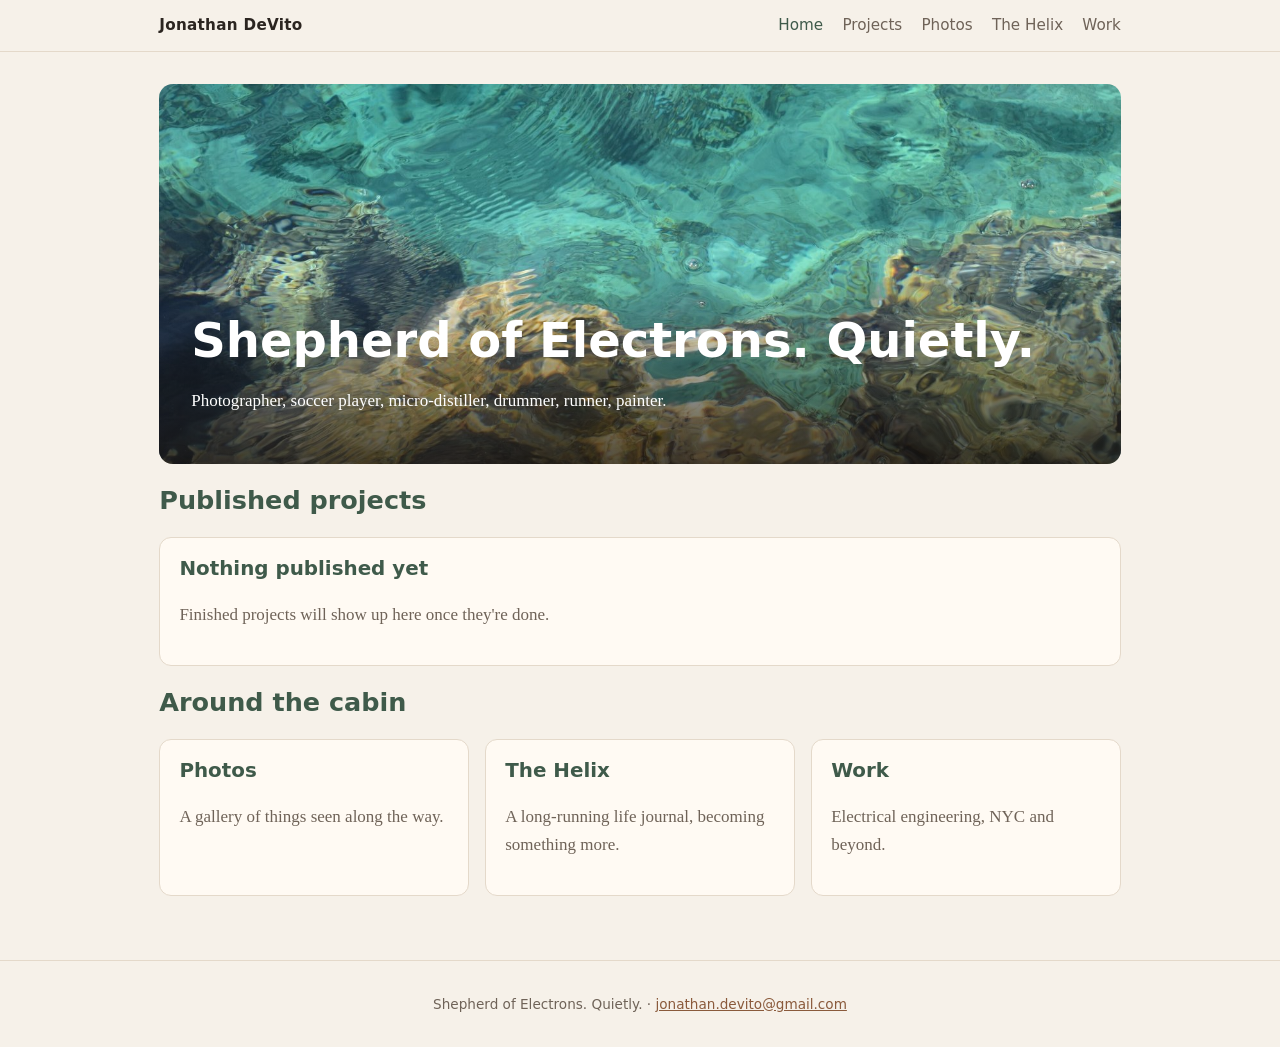
==== index.html @ 72f60724 "Initial personal site" ====
<!doctype html><html lang="en"><head><meta charset="utf-8"><meta name="viewport" content="width=device-width,initial-scale=1"><title>Home · Jonathan DeVito</title><link rel="stylesheet" href="style.css"></head><body><header><nav><a class="brand" href="index.html">Jonathan DeVito</a><a href="index.html" class="on">Home</a><a href="projects.html">Projects</a><a href="photos.html">Photos</a><a href="helix.html">The Helix</a><a href="work.html">Work</a></nav></header><main><section class="hero"><div><h1>Shepherd of Electrons. Quietly.</h1><p>Photographer, soccer player, micro-distiller, drummer, runner, painter.</p></div></section>
<h2>Published projects</h2><div class="card"><h3>Nothing published yet</h3><p class="muted">Finished projects will show up here once they're done.</p></div>
<h2>Around the cabin</h2><div class="grid"><a class="card" href="photos.html" style="text-decoration:none;color:inherit"><h3>Photos</h3><p class="muted">A gallery of things seen along the way.</p></a><a class="card" href="helix.html" style="text-decoration:none;color:inherit"><h3>The Helix</h3><p class="muted">A long-running life journal, becoming something more.</p></a><a class="card" href="work.html" style="text-decoration:none;color:inherit"><h3>Work</h3><p class="muted">Electrical engineering, NYC and beyond.</p></a></div></main><footer>Shepherd of Electrons. Quietly. · <a href="mailto:jonathan.devito@gmail.com">jonathan.devito@gmail.com</a></footer></body></html>
---- style.css ----
:root{--bg:#f6f1e9;--card:#fffaf3;--ink:#2b2520;--muted:#6f6358;--accent:#8a5a3b;--pine:#3f5a4a;--line:#e4d9ca}
*{box-sizing:border-box}body{margin:0;background:var(--bg);color:var(--ink);font:17px/1.65 Georgia,"Iowan Old Style",serif}
a{color:var(--accent)}header{position:sticky;top:0;background:rgba(246,241,233,.94);border-bottom:1px solid var(--line);backdrop-filter:blur(6px);z-index:5}
nav{max-width:1000px;margin:auto;display:flex;flex-wrap:wrap;gap:.3rem 1.2rem;align-items:center;padding:.8rem 1.2rem;font-family:system-ui,sans-serif;font-size:.95rem}
nav .brand{font-weight:700;margin-right:auto;color:var(--ink);text-decoration:none;letter-spacing:.02em}nav a{text-decoration:none;color:var(--muted)}nav a.on,nav a:hover{color:var(--pine)}
main{max-width:1000px;margin:auto;padding:2rem 1.2rem 4rem}h1,h2,h3{font-family:system-ui,sans-serif;line-height:1.2;color:var(--pine)}h1{font-size:clamp(2rem,5vw,3rem);margin:.2em 0}
.hero{position:relative;border-radius:14px;overflow:hidden;min-height:380px;display:flex;align-items:flex-end;background:#333 url(assets/hero.jpg) center/cover}
.hero div{padding:2rem;background:linear-gradient(transparent,rgba(20,15,10,.75));width:100%;color:#fff}.hero h1{color:#fff}
.grid{display:grid;grid-template-columns:repeat(auto-fill,minmax(240px,1fr));gap:1rem}.card{background:var(--card);border:1px solid var(--line);border-radius:12px;padding:1.2rem}
.card h3{margin-top:0}.muted{color:var(--muted)}.btn{display:inline-block;padding:.6rem 1.2rem;border-radius:999px;background:var(--pine);color:#fff;text-decoration:none;font-family:system-ui,sans-serif}
.btn.off{background:var(--line);color:var(--muted);cursor:default}.gallery{display:grid;grid-template-columns:repeat(auto-fill,minmax(220px,1fr));gap:.8rem}
.gallery img,.ph{width:100%;aspect-ratio:4/3;object-fit:cover;border-radius:10px;display:block}.ph{background:repeating-linear-gradient(45deg,#ece2d4,#ece2d4 10px,#f3ebe0 10px,#f3ebe0 20px);display:flex;align-items:center;justify-content:center;color:var(--muted);font-family:system-ui;font-size:.9rem}
footer{text-align:center;color:var(--muted);font-family:system-ui;font-size:.85rem;padding:2rem;border-top:1px solid var(--line)}code{background:#efe6d9;padding:.1em .35em;border-radius:4px}
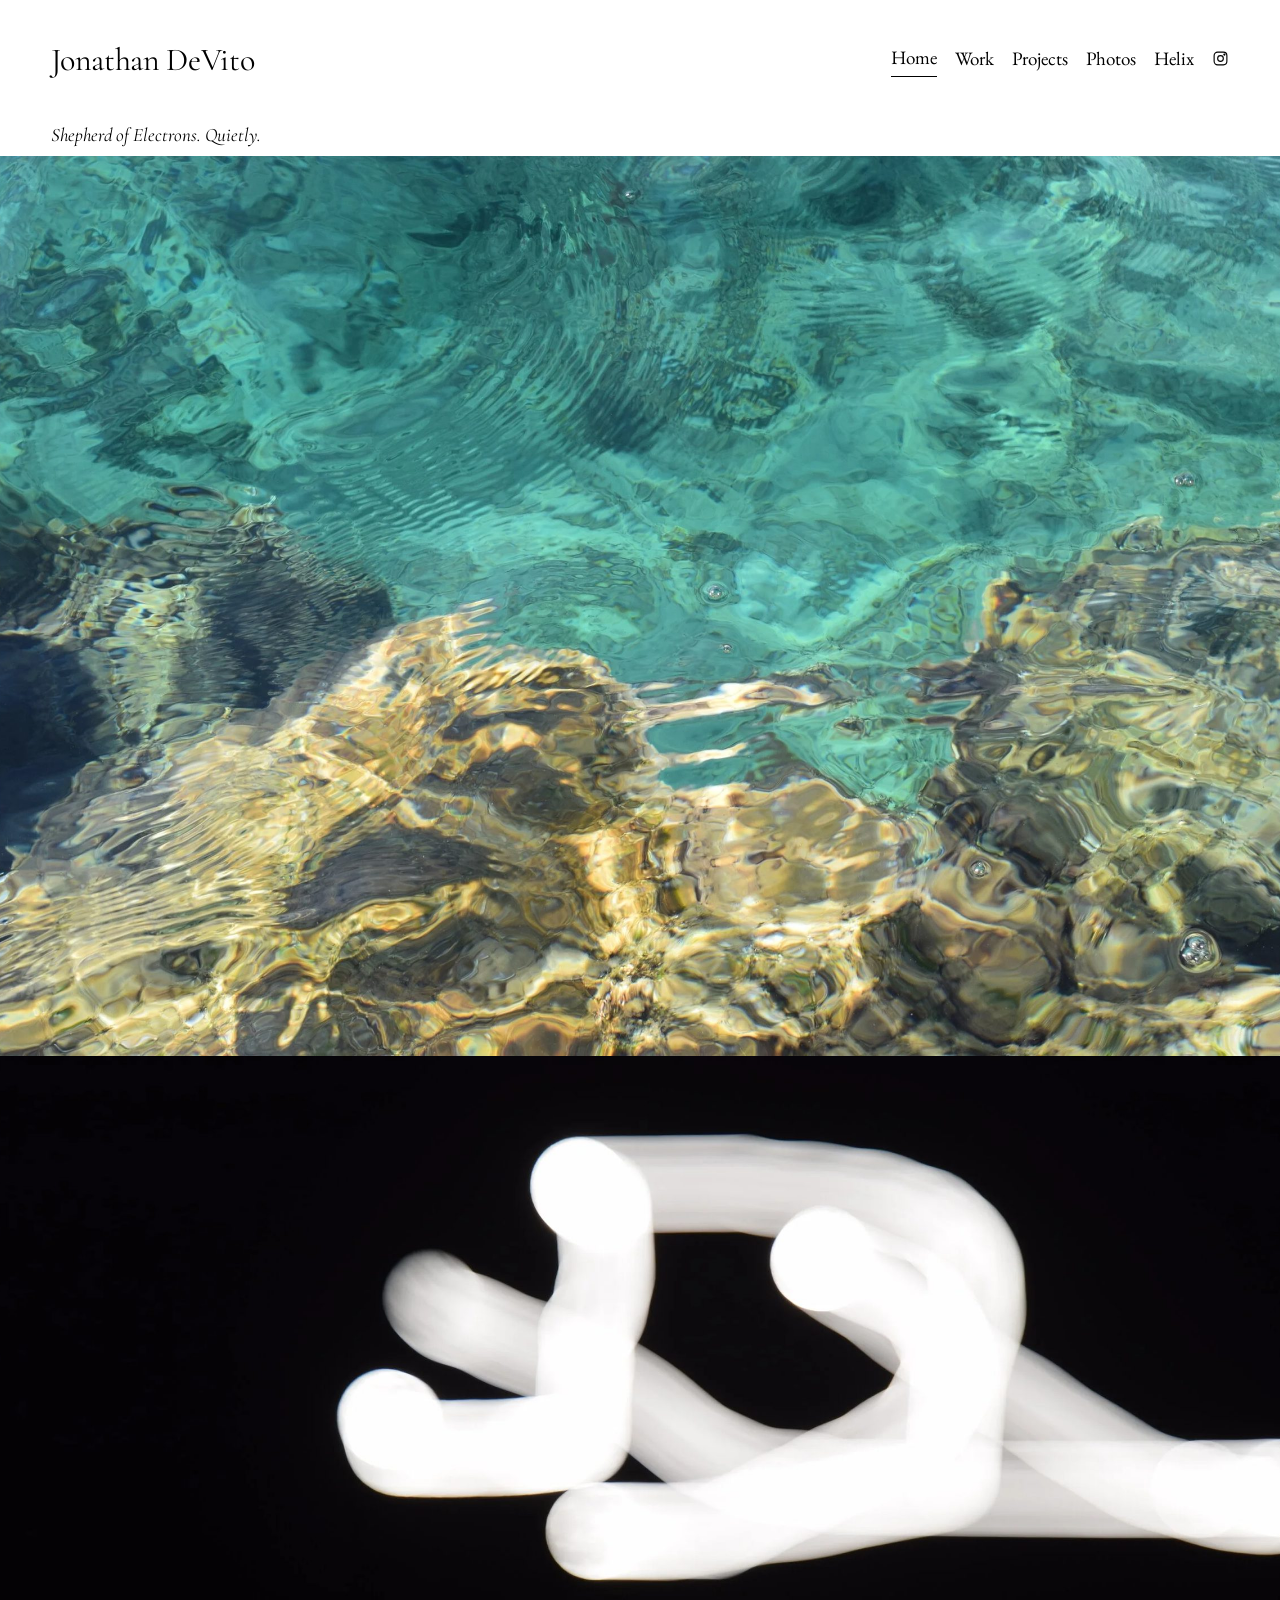
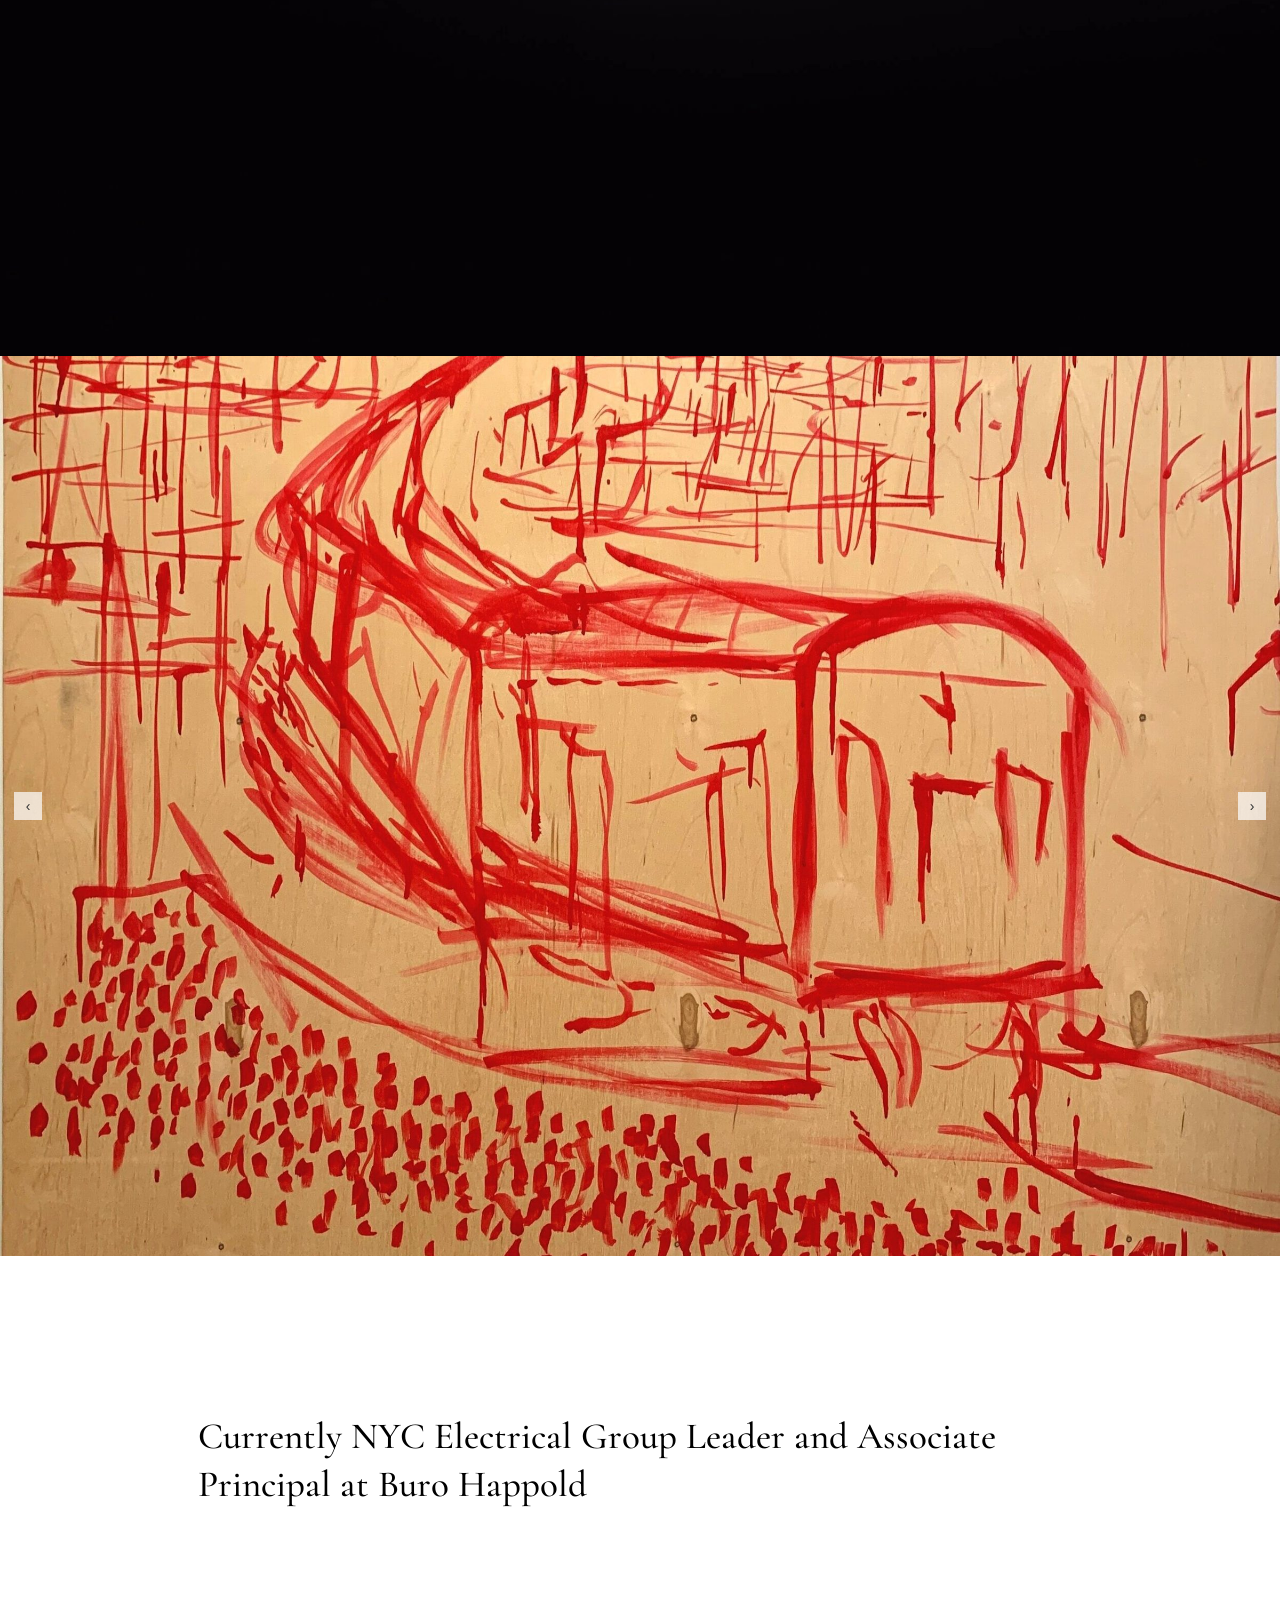
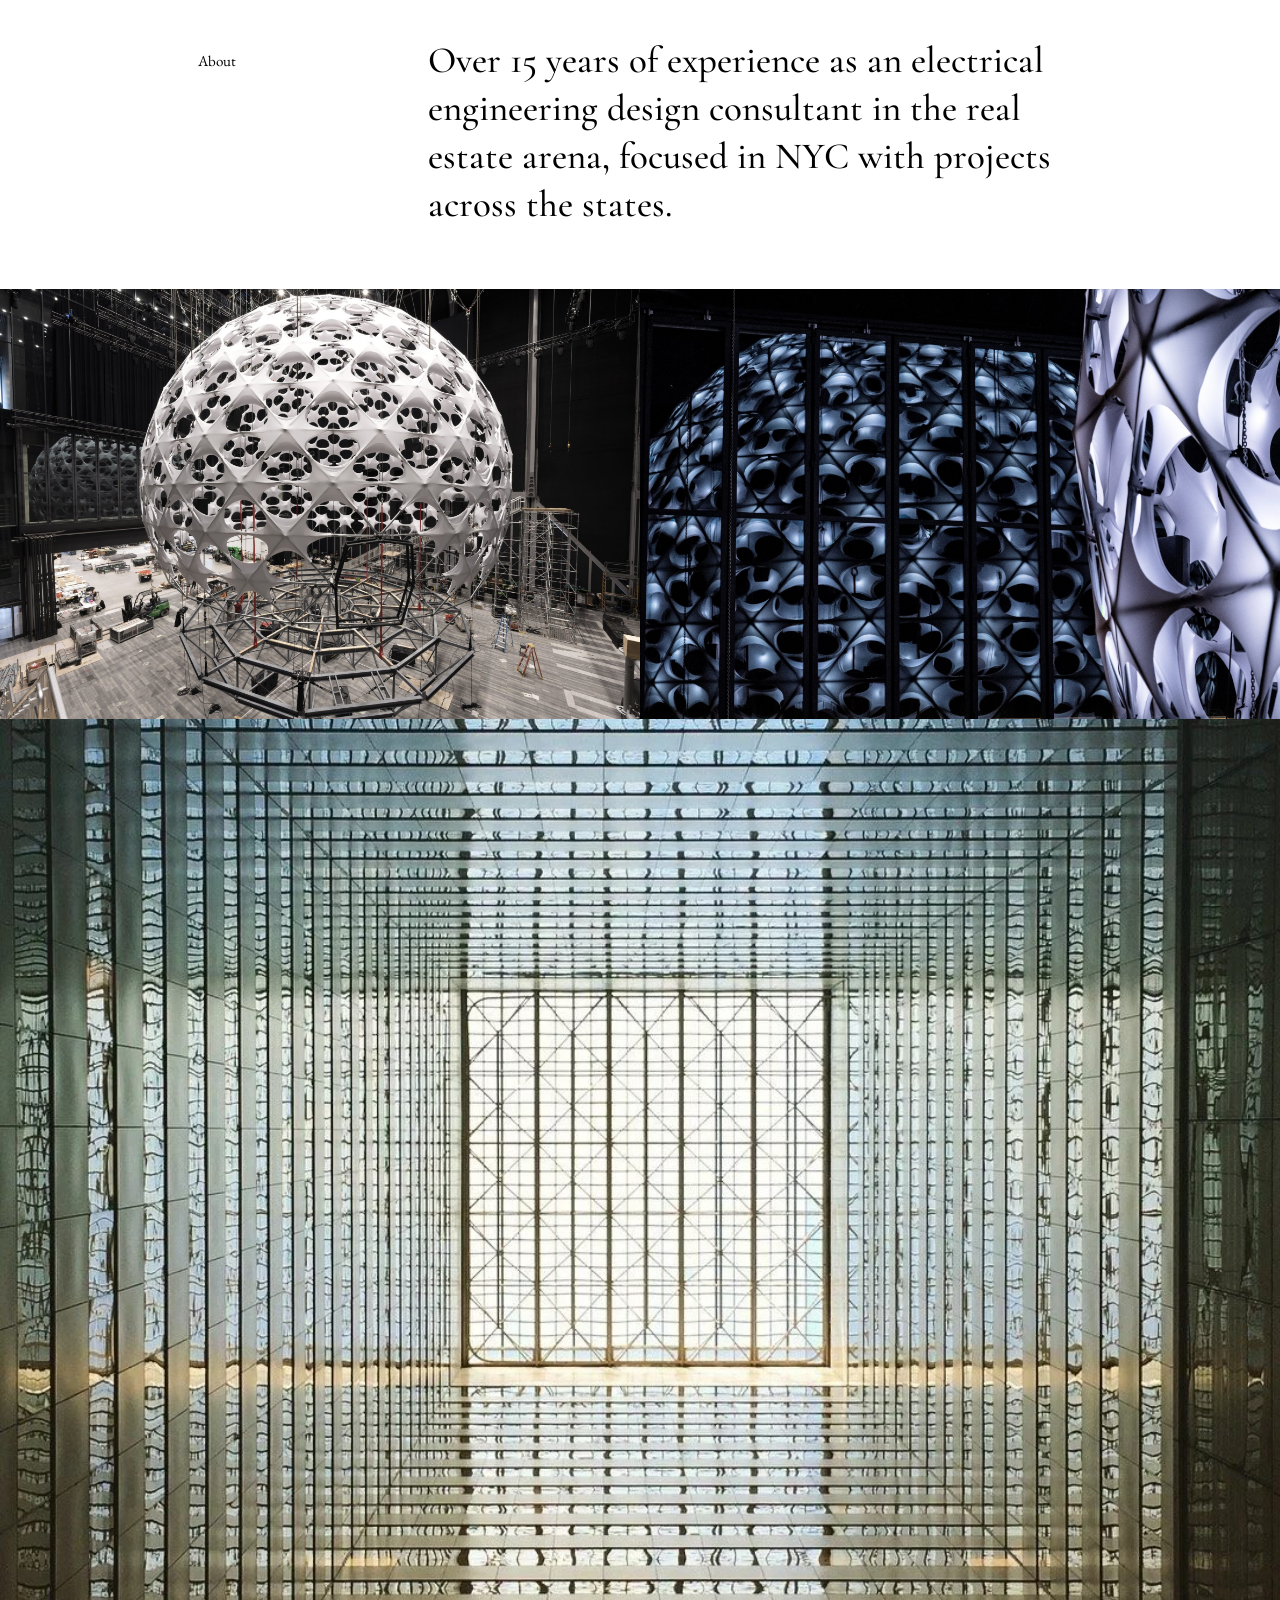
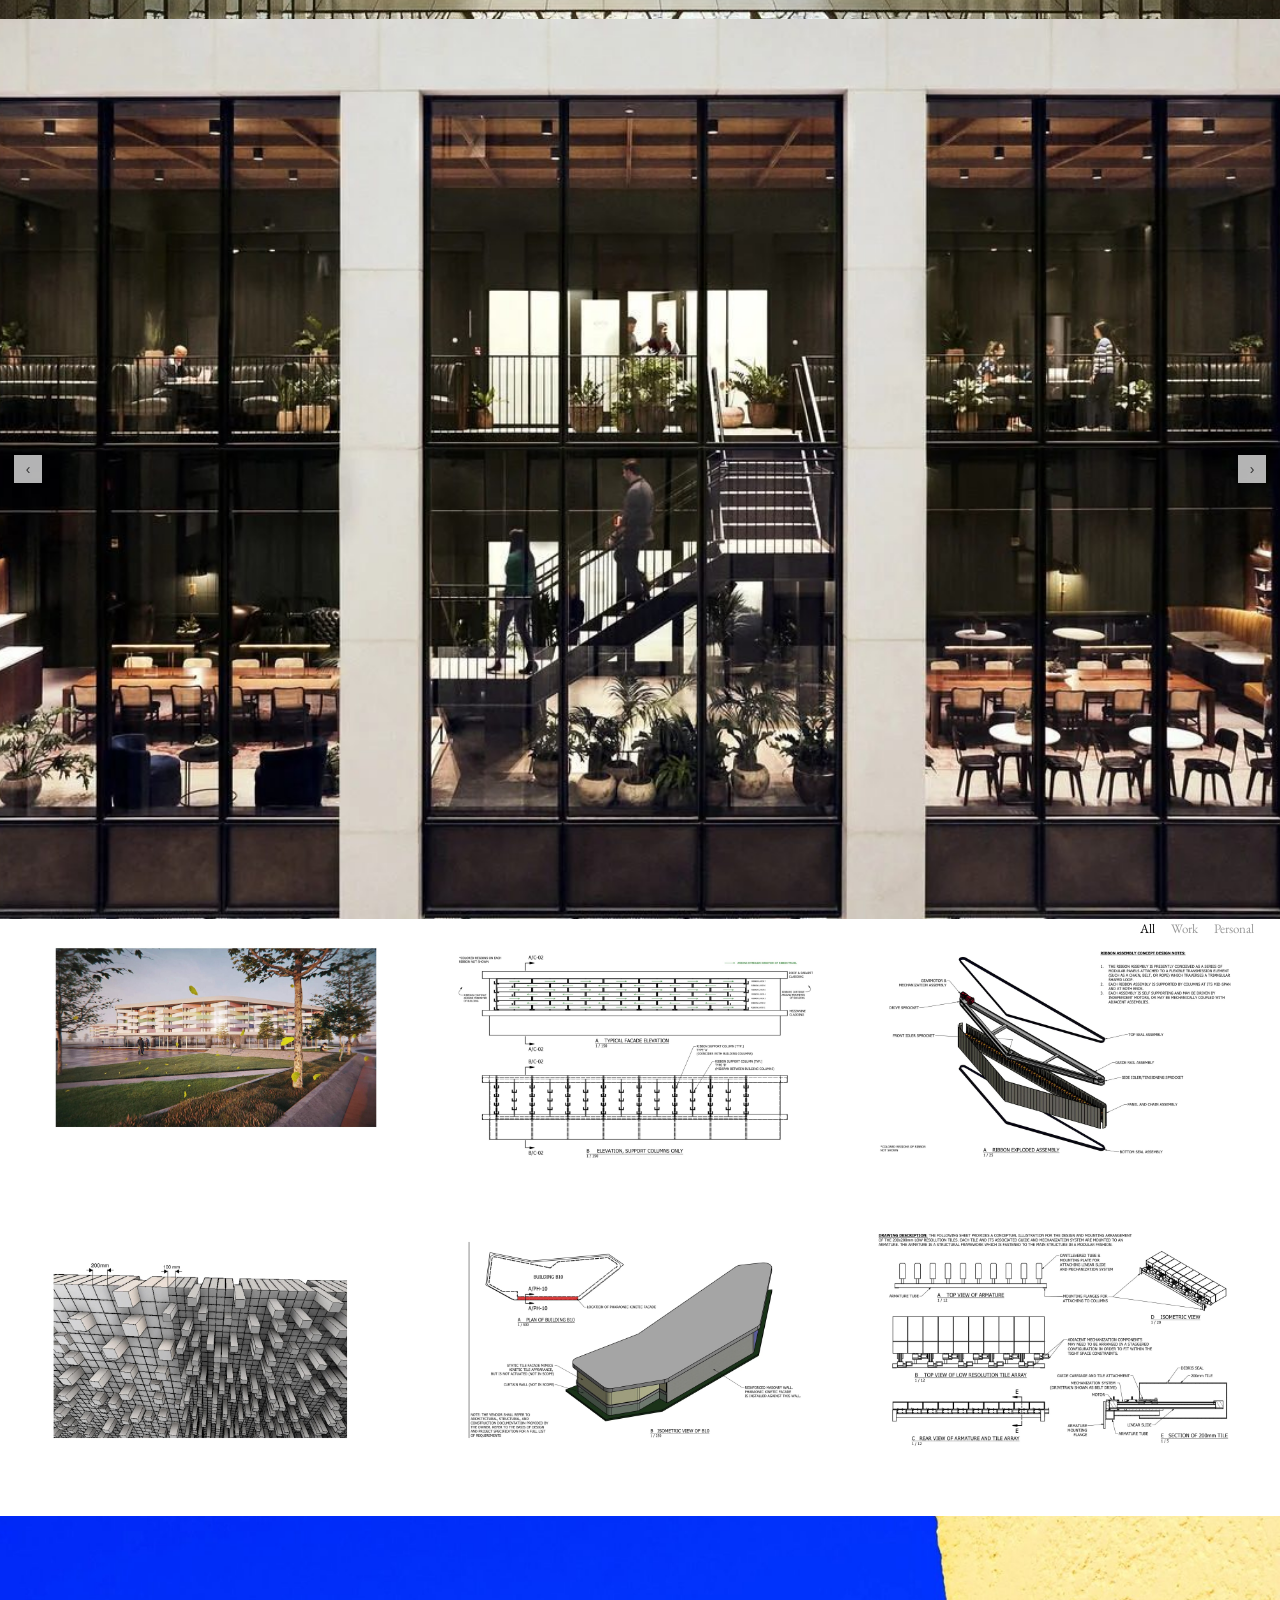
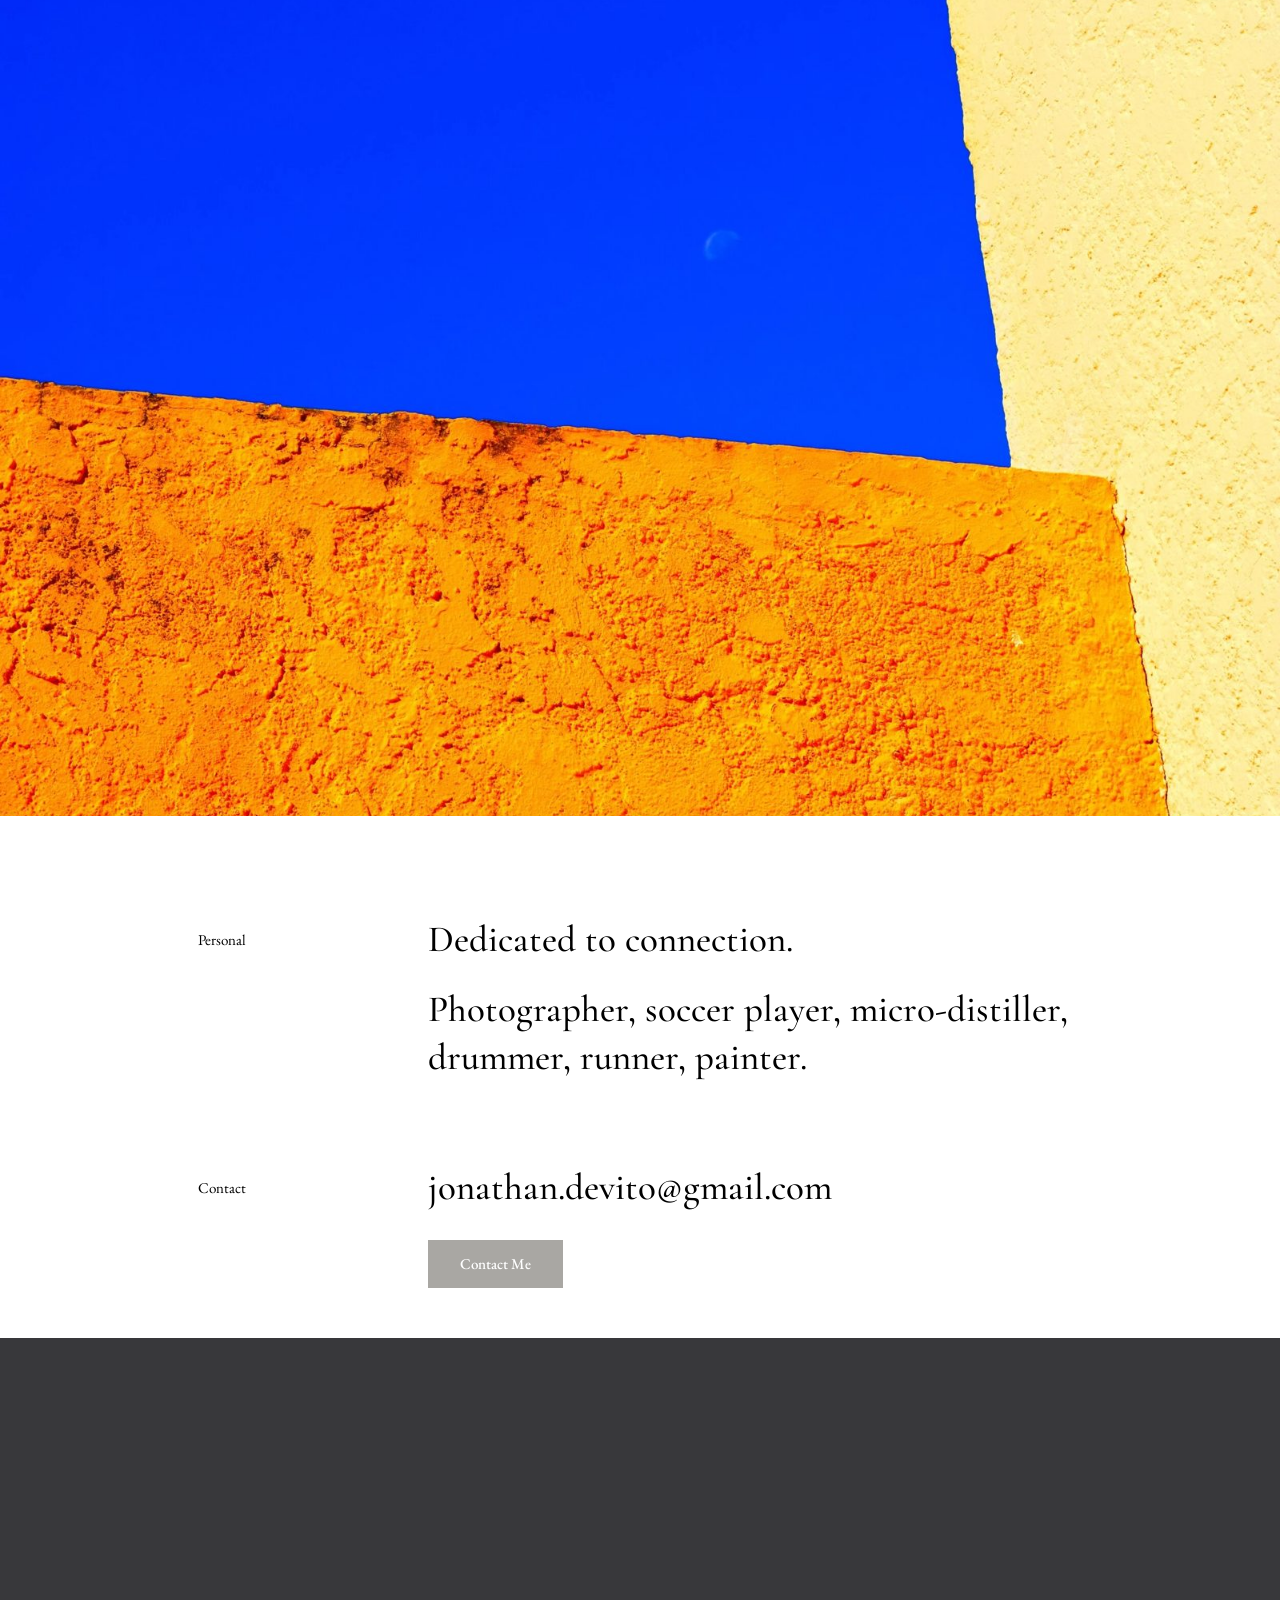
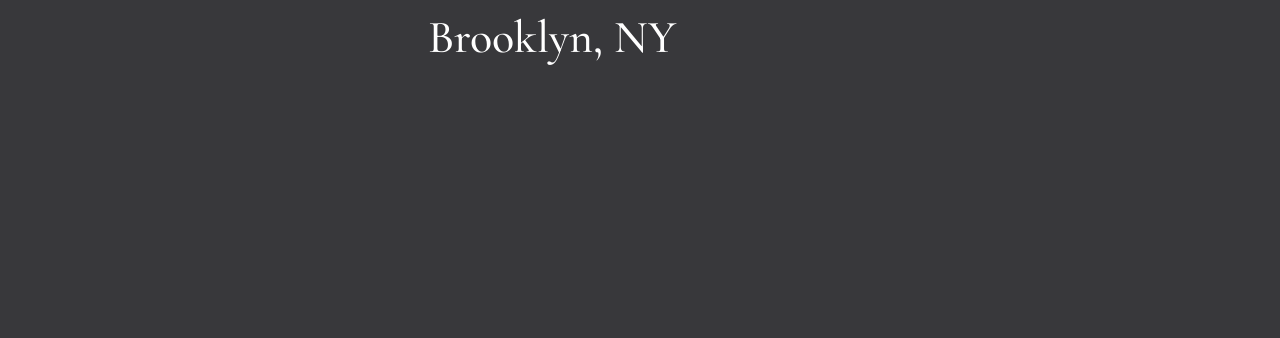
==== commit 02592135: "Restore original landing layout with shared work/personal showcase" ====
--- a/index.html
+++ b/index.html
@@ -1,3 +1,22 @@
-<!doctype html><html lang="en"><head><meta charset="utf-8"><meta name="viewport" content="width=device-width,initial-scale=1"><title>Home · Jonathan DeVito</title><link rel="stylesheet" href="style.css"></head><body><header><nav><a class="brand" href="index.html">Jonathan DeVito</a><a href="index.html" class="on">Home</a><a href="projects.html">Projects</a><a href="photos.html">Photos</a><a href="helix.html">The Helix</a><a href="work.html">Work</a></nav></header><main><section class="hero"><div><h1>Shepherd of Electrons. Quietly.</h1><p>Photographer, soccer player, micro-distiller, drummer, runner, painter.</p></div></section>
-<h2>Published projects</h2><div class="card"><h3>Nothing published yet</h3><p class="muted">Finished projects will show up here once they're done.</p></div>
-<h2>Around the cabin</h2><div class="grid"><a class="card" href="photos.html" style="text-decoration:none;color:inherit"><h3>Photos</h3><p class="muted">A gallery of things seen along the way.</p></a><a class="card" href="helix.html" style="text-decoration:none;color:inherit"><h3>The Helix</h3><p class="muted">A long-running life journal, becoming something more.</p></a><a class="card" href="work.html" style="text-decoration:none;color:inherit"><h3>Work</h3><p class="muted">Electrical engineering, NYC and beyond.</p></a></div></main><footer>Shepherd of Electrons. Quietly. · <a href="mailto:jonathan.devito@gmail.com">jonathan.devito@gmail.com</a></footer></body></html>+<!doctype html><html lang="en"><head><meta charset="utf-8"><meta name="viewport" content="width=device-width,initial-scale=1"><title>Jonathan DeVito</title><link rel="stylesheet" href="home.css"></head><body>
+<header class="top"><a class="t" href="index.html">Jonathan DeVito</a><nav><a href="index.html" class="on">Home</a><a href="work.html">Work</a><a href="projects.html">Projects</a><a href="photos.html">Photos</a><a href="helix.html">Helix</a><a class="ig" href="http://www.instagram.com/jonathanfelixdevito" aria-label="Instagram"><svg viewBox="0 0 24 24" fill="none" stroke="#000" stroke-width="1.6"><rect x="3" y="3" width="18" height="18" rx="5"/><circle cx="12" cy="12" r="4"/><circle cx="17.5" cy="6.5" r=".8" fill="#000"/></svg></a></nav><button class="burger" aria-label="Open Menu"></button></header>
+<div class="mnu"><button class="x" aria-label="Close Menu">&times;</button><a href="index.html" class="on">Home</a><a href="work.html">Work</a><a href="projects.html">Projects</a><a href="photos.html">Photos</a><a href="helix.html">Helix</a><a class="ig" href="http://www.instagram.com/jonathanfelixdevito" aria-label="Instagram"><svg viewBox="0 0 24 24" fill="none" stroke="#000" stroke-width="1.6"><rect x="3" y="3" width="18" height="18" rx="5"/><circle cx="12" cy="12" r="4"/><circle cx="17.5" cy="6.5" r=".8" fill="#000"/></svg></a></div>
+<h4 class="tag">Shepherd of Electrons. Quietly.</h4>
+<img class="bleed" src="assets/old/dsc_0799.jpg" alt="">
+<img class="bleed" src="assets/old/dsc_0243.jpg" alt="" loading="lazy">
+<div class="slides"><img src="assets/old/img_6873.jpg" alt="" class="on"><img src="assets/old/img_6871.jpg" alt="" loading="lazy"><img src="assets/old/img_6872.jpg" alt="" loading="lazy"><img src="assets/old/img_6874.jpg" alt="" loading="lazy"><button class="p" aria-label="Previous">&#8249;</button><button class="n" aria-label="Next">&#8250;</button></div>
+<section class="wrap"><h3 class="h lead">Currently NYC Electrical Group Leader and Associate Principal at Buro Happold</h3>
+<div class="row"><div class="l">About</div><h3 class="h r" style="margin:0">Over 15 years of experience as an electrical engineering design consultant in the real estate arena, focused in NYC with projects across the states.</h3></div></section>
+<div class="strip"><a href="https://www.theshed.org/program/304-sonic-sphere"><img loading="lazy" src="assets/old/sonicsphere-1200.jpg" alt="Sonic Sphere"></a><a href="https://www.theshed.org/program/304-sonic-sphere"><img loading="lazy" src="assets/old/sonicsphere-0188redux.jpg" alt="Sonic Sphere"></a></div>
+<img class="bleed" src="assets/old/img_3829.jpg" alt="" loading="lazy">
+<div class="slides"><img src="assets/old/335d.jpg" alt="" class="on"><img src="assets/old/335b.jpg" alt="" loading="lazy"><img src="assets/old/335c.jpg" alt="" loading="lazy"><img src="assets/old/335a.jpg" alt="" loading="lazy"><button class="p" aria-label="Previous">&#8249;</button><button class="n" aria-label="Next">&#8250;</button></div>
+<section class="show" id="projects"><div class="filt"><button class="on" data-f="all">All</button><button data-f="work">Work</button><button data-f="personal">Personal</button></div><div class="grid"><figure data-type="work"><a href="assets/old/visual-highlights-jpeg-page-005.jpg"><img loading="lazy" src="assets/old/visual-highlights-jpeg-page-005.jpg" alt=""></a><figcaption>Work</figcaption></figure><figure data-type="work"><a href="assets/old/visual-highlights-jpeg-page-006.jpg"><img loading="lazy" src="assets/old/visual-highlights-jpeg-page-006.jpg" alt=""></a><figcaption>Work</figcaption></figure><figure data-type="work"><a href="assets/old/visual-highlights-jpeg-page-008.jpg"><img loading="lazy" src="assets/old/visual-highlights-jpeg-page-008.jpg" alt=""></a><figcaption>Work</figcaption></figure><figure data-type="work"><a href="assets/old/visual-highlights-jpeg-page-001.jpg"><img loading="lazy" src="assets/old/visual-highlights-jpeg-page-001.jpg" alt=""></a><figcaption>Work</figcaption></figure><figure data-type="work"><a href="assets/old/visual-highlights-jpeg-page-002.jpg"><img loading="lazy" src="assets/old/visual-highlights-jpeg-page-002.jpg" alt=""></a><figcaption>Work</figcaption></figure><figure data-type="work"><a href="assets/old/visual-highlights-jpeg-page-004.jpg"><img loading="lazy" src="assets/old/visual-highlights-jpeg-page-004.jpg" alt=""></a><figcaption>Work</figcaption></figure></div></section>
+<img class="bleed" src="assets/old/dsc_0822.jpg" alt="" loading="lazy">
+<section class="wrap" style="padding-top:100px"><div class="row"><div class="l">Personal</div><div class="r h"><p>Dedicated to connection.</p><p>Photographer, soccer player, micro-distiller, drummer, runner, painter.</p></div></div>
+<div class="row" style="padding-bottom:50px"><div class="l">Contact</div><div class="r h"><p>jonathan.devito@gmail.com</p><a class="btn" href="mailto:jonathan.devito@gmail.com" style="font-family:'EB Garamond',serif">Contact Me</a></div></div></section>
+<footer class="foot"><div class="wrap"><h2 class="h">Brooklyn, NY</h2></div></footer>
+<script>
+document.querySelectorAll('.slides').forEach(s=>{const im=[...s.querySelectorAll('img')];let i=0;const go=d=>{im[i].classList.remove('on');i=(i+d+im.length)%im.length;im[i].classList.add('on')};s.querySelector('.p')?.addEventListener('click',()=>go(-1));s.querySelector('.n')?.addEventListener('click',()=>go(1))});
+document.querySelectorAll('.filt button').forEach(b=>b.onclick=()=>{document.querySelectorAll('.filt button').forEach(x=>x.classList.toggle('on',x==b));document.querySelectorAll('.grid figure').forEach(f=>f.classList.toggle('hide',b.dataset.f!='all'&&f.dataset.type!=b.dataset.f))});
+const m=document.querySelector('.mnu');document.querySelector('.burger').onclick=()=>m.classList.add('open');m.querySelector('.x').onclick=()=>m.classList.remove('open');
+</script></body></html>
--- a/home.css
+++ b/home.css
@@ -0,0 +1,45 @@
+@import url('https://fonts.googleapis.com/css2?family=Cormorant+Garamond:ital,wght@0,400;0,500;1,400&family=EB+Garamond:ital,wght@0,400;1,400&display=swap');
+*{box-sizing:border-box}html,body{margin:0;background:#fff;color:#000}
+body{font:19px/1.6 "EB Garamond",Garamond,serif}
+.h{font-family:"Cormorant Garamond",serif;font-weight:400}
+a{color:inherit}
+.top{display:flex;align-items:center;justify-content:space-between;height:120px;padding:0 4vw}
+.top .t{font-family:"Cormorant Garamond",serif;font-size:32px;text-decoration:none;letter-spacing:-.01em}
+.top nav{display:flex;gap:18px;align-items:center;font-size:19px}
+.top nav a{text-decoration:none;padding-bottom:2px}.top nav a.on{border-bottom:1px solid #000}
+.top nav .ig svg{width:17px;height:17px;vertical-align:-2px}
+.burger{display:none;background:none;border:0;width:28px;height:18px;position:relative;cursor:pointer}
+.burger:before,.burger:after{content:"";position:absolute;left:0;right:0;height:1px;background:#000}.burger:before{top:4px}.burger:after{bottom:4px}
+.tag{padding:0 4vw 6px;margin:0;font-family:"Cormorant Garamond",serif;font-style:italic;font-size:19px;font-weight:400}
+.bleed{display:block;width:100%;height:100vh;object-fit:cover}
+.slides{position:relative;height:100vh;overflow:hidden}.slides img{position:absolute;inset:0;width:100%;height:100%;object-fit:cover;opacity:0;transition:opacity .6s}.slides img.on{opacity:1}
+.slides button{position:absolute;top:50%;transform:translateY(-50%);width:28px;height:28px;border:0;background:rgba(255,255,255,.7);cursor:pointer;font-size:14px;color:#333}.slides .p{left:14px}.slides .n{right:14px}
+.wrap{max-width:884px;margin:0 auto}
+.lead{padding:120px 0 90px;font-size:37px;line-height:1.3;font-weight:500}
+.row{display:grid;grid-template-columns:230px 1fr;padding:0 0 60px}.row .l{font-size:15px;padding-top:12px}.row .r{font-size:37px;line-height:1.3;font-weight:500}
+.row .r p{margin:0 0 .6em}
+.strip{display:flex;height:430px;overflow:hidden}.strip a{flex:1 1 auto;display:block}.strip img{height:100%;width:100%;object-fit:cover;display:block}
+.show{position:relative;padding:22px 2vw 30px}
+.filt{position:absolute;right:2vw;top:0;display:flex;gap:16px;font-size:13px;letter-spacing:.04em;color:#999}
+.filt button{background:none;border:0;font:inherit;color:inherit;cursor:pointer;padding:0 0 2px}.filt button.on{color:#000;border-bottom:1px solid #000}
+.grid{display:grid;grid-template-columns:repeat(3,1fr);gap:34px 40px}
+.grid figure{margin:0;position:relative}.grid img{width:100%;aspect-ratio:3/2;object-fit:contain;object-position:left top;display:block}
+.grid figcaption{position:absolute;left:0;bottom:0;background:rgba(255,255,255,.88);font-size:12px;letter-spacing:.08em;text-transform:uppercase;padding:3px 8px;opacity:0;transition:opacity .25s}
+.grid figure:hover figcaption{opacity:1}.grid figure.hide{display:none}
+.grid .ttl{position:static;opacity:1;background:none;padding:6px 0 0;text-transform:none;letter-spacing:0;font-size:15px}
+.btn{display:inline-block;background:#a9a7a3;color:#fff;text-decoration:none;font-size:15px;padding:14px 32px;margin-top:6px}
+.foot{background:#38383b;color:#fff;height:600px;display:flex;align-items:center}.foot .wrap{width:100%}
+.foot .h{font-size:46px;font-weight:500;margin-left:230px}
+.mnu{display:none}
+@media(max-width:767px){
+ .top{height:110px;padding:0 6vw}.top .t{font-size:22px}.top nav{display:none}.burger{display:block}
+ .mnu.open{display:flex;flex-direction:column;position:fixed;inset:0;background:#fff;z-index:9;align-items:center;justify-content:center;gap:22px;font-family:"Cormorant Garamond",serif;font-size:30px}.mnu a{text-decoration:none}
+ .mnu .x{position:absolute;top:40px;right:6vw;background:none;border:0;font-size:30px}
+ .tag{padding:0 6vw 16px;font-size:15px}
+ .bleed,.slides{height:560px}
+ .wrap{padding:0 6vw}.lead{padding:60px 6vw 50px;font-size:22px}
+ .row{grid-template-columns:1fr}.row .l{padding:0 0 10px;font-size:13px}.row .r{font-size:22px}
+ .strip{flex-direction:column;height:auto}.strip img{height:auto}
+ .grid{grid-template-columns:1fr;gap:26px}.show{padding:28px 6vw}
+ .foot{height:370px}.foot .h{margin:0;font-size:26px}
+}
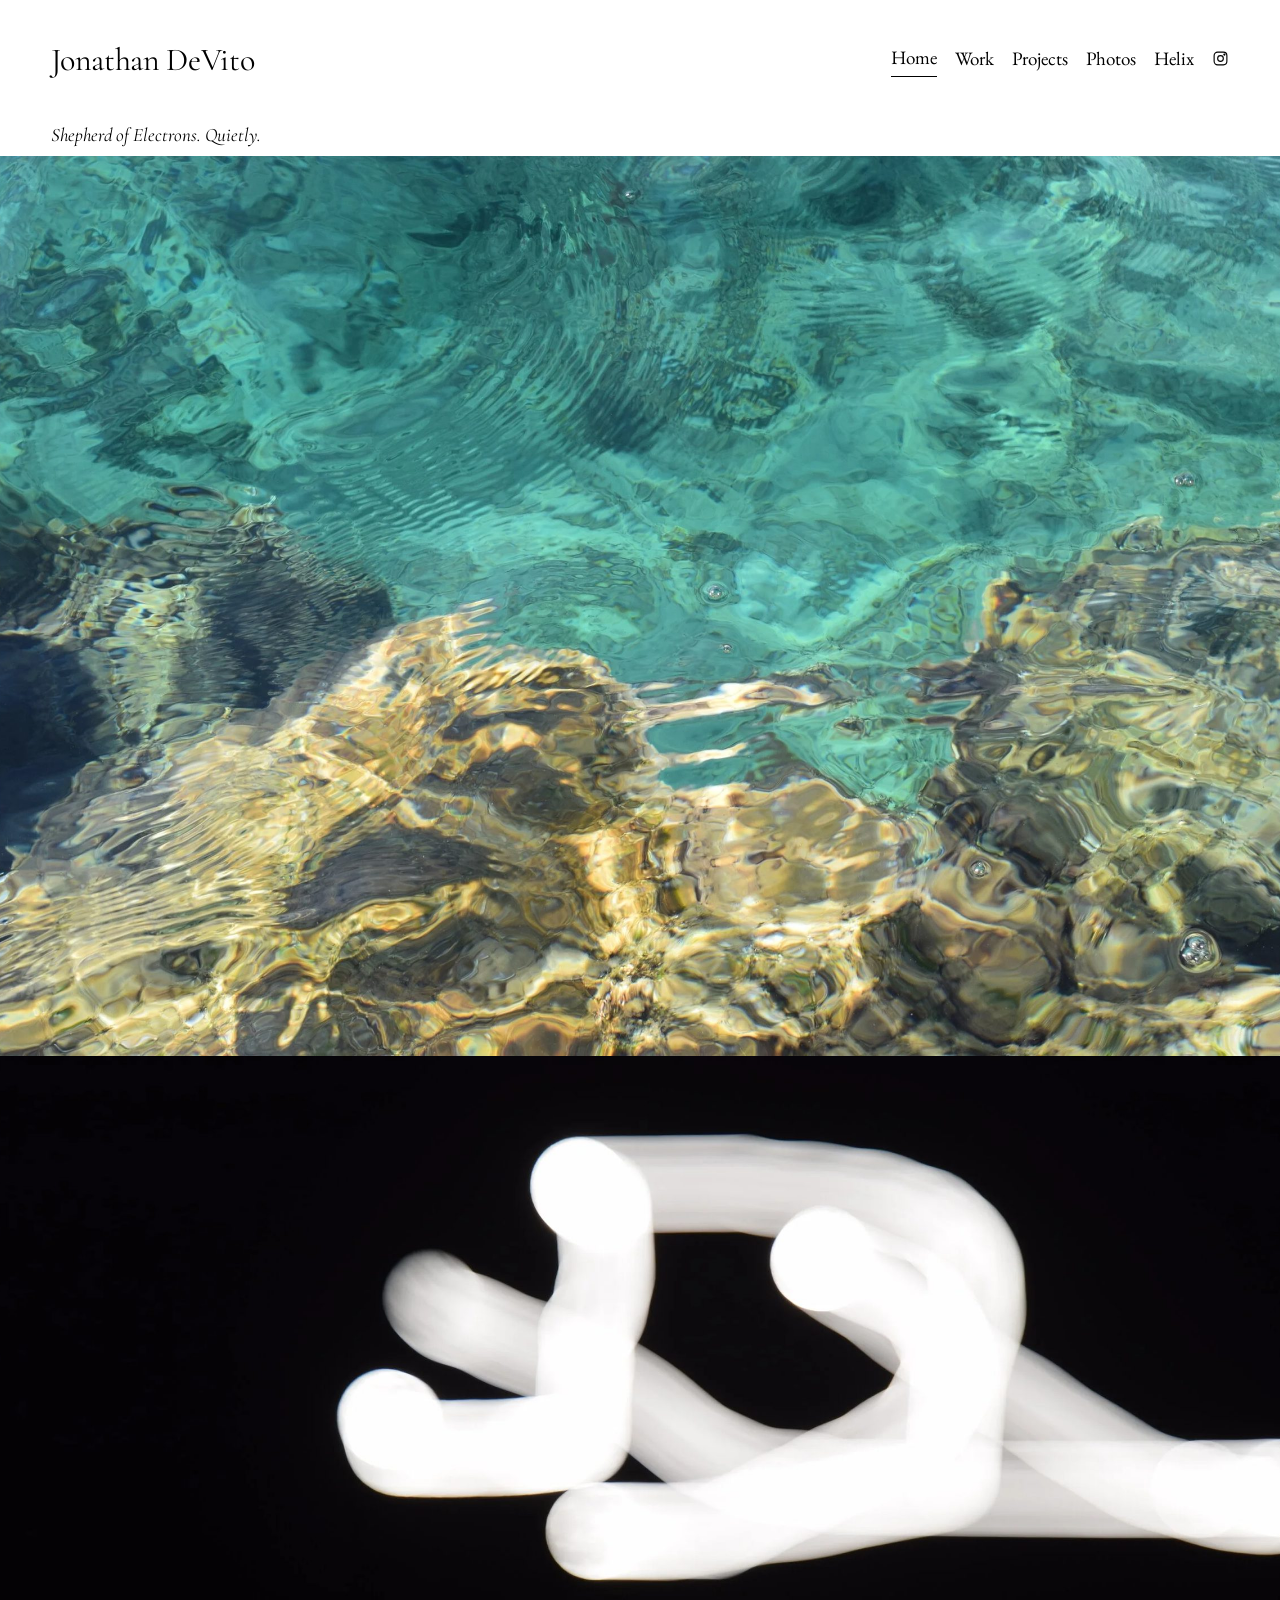
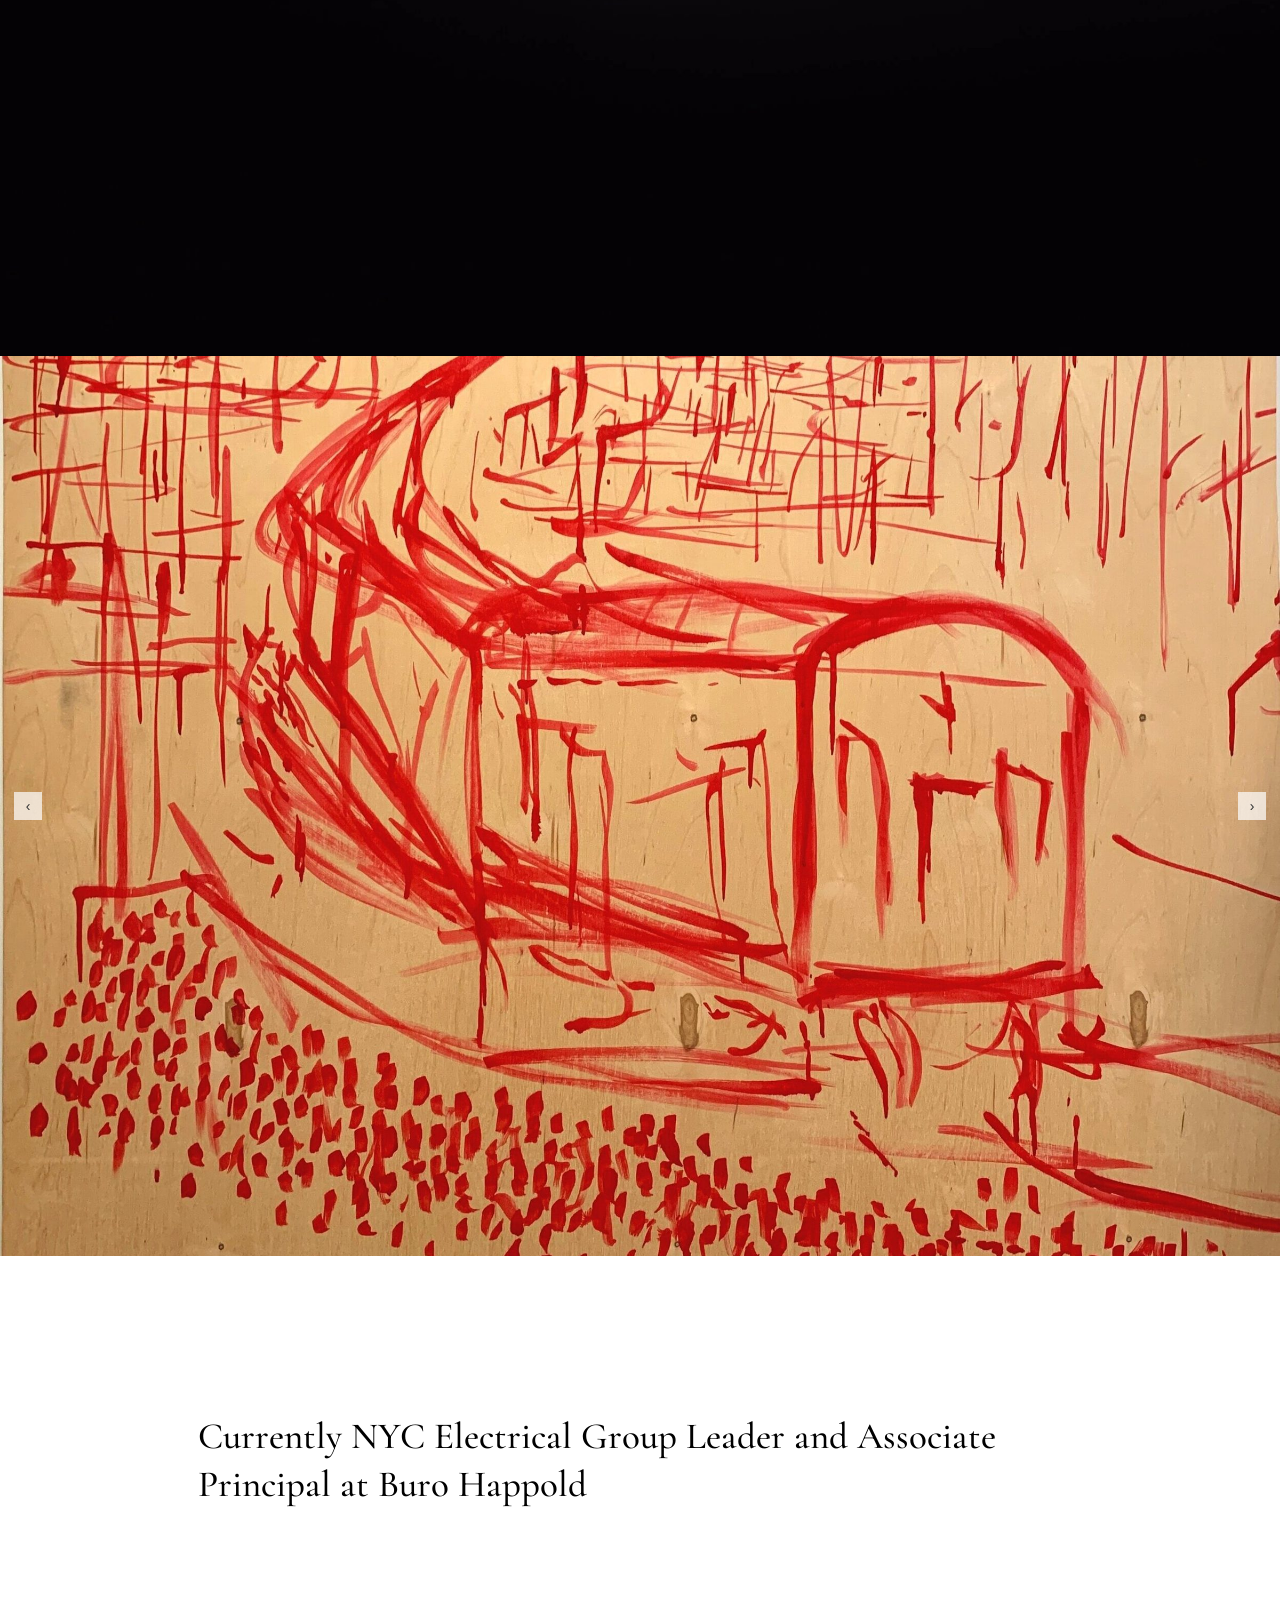
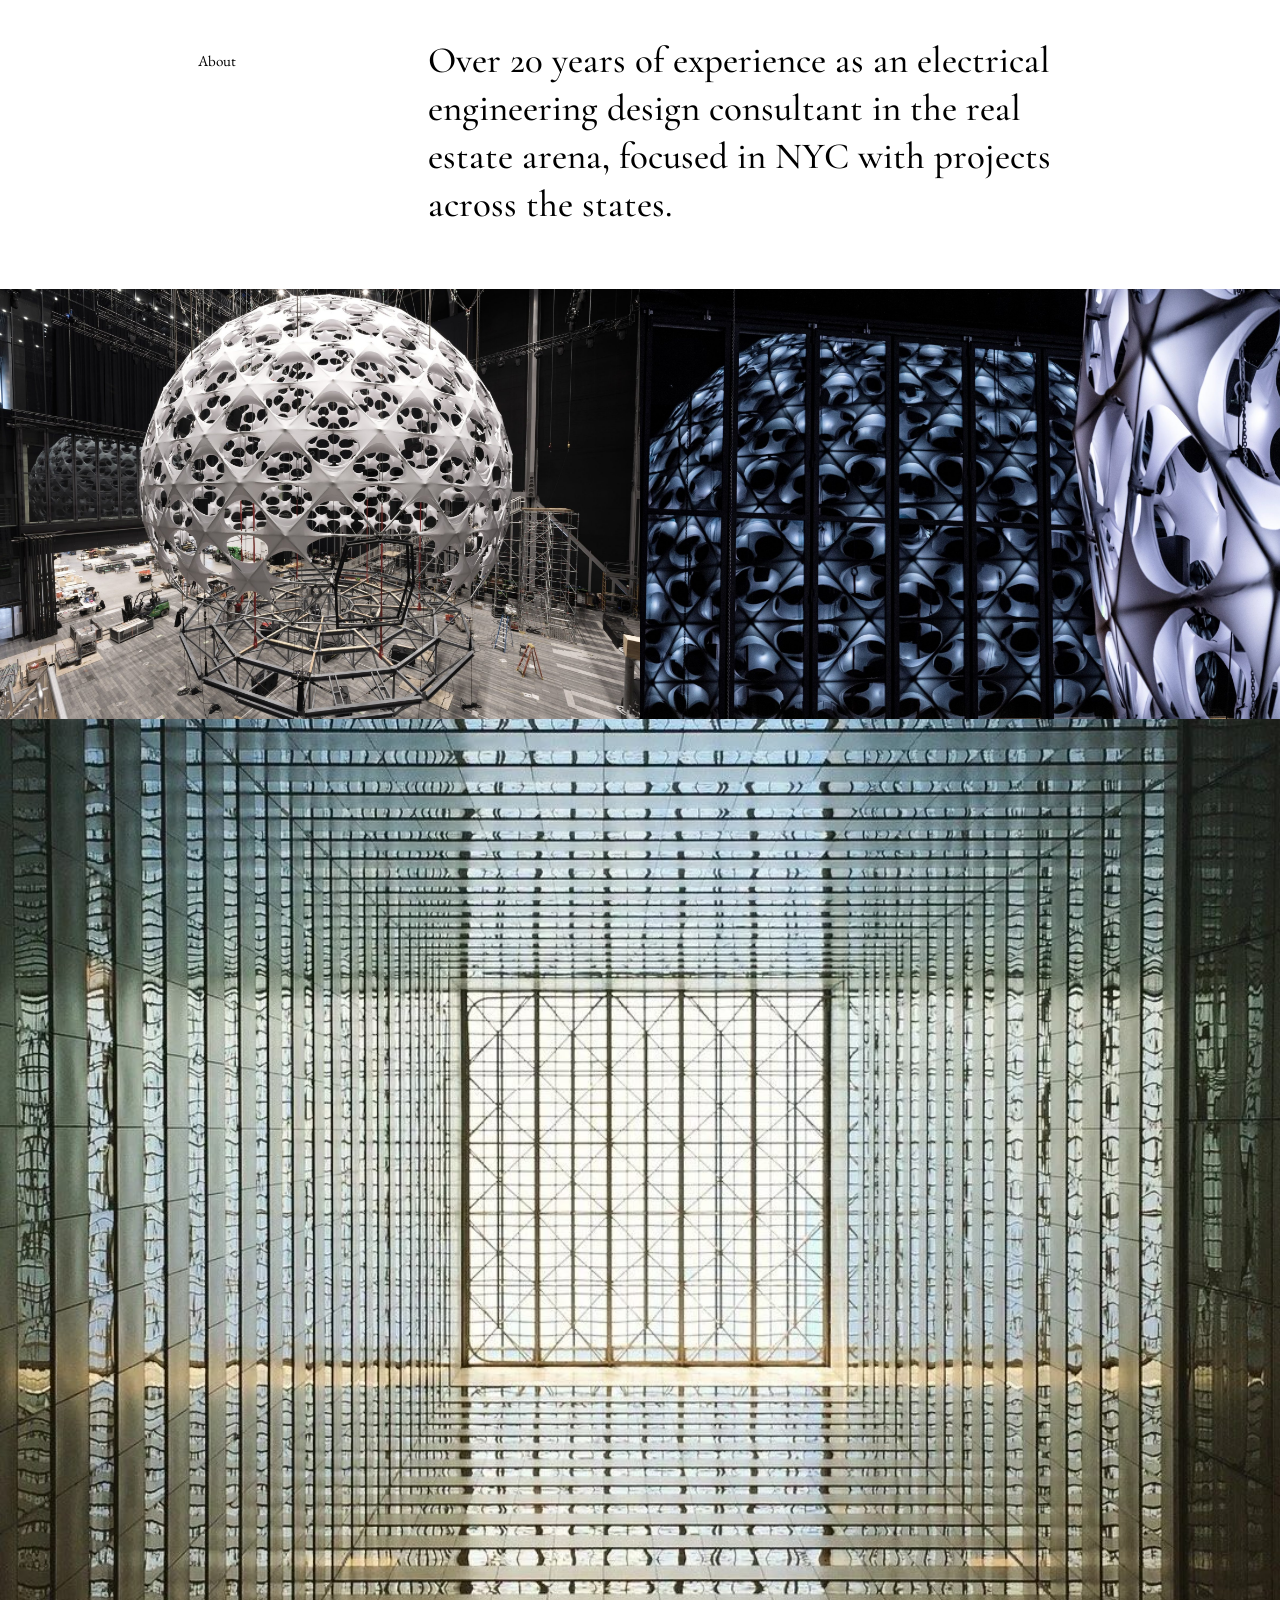
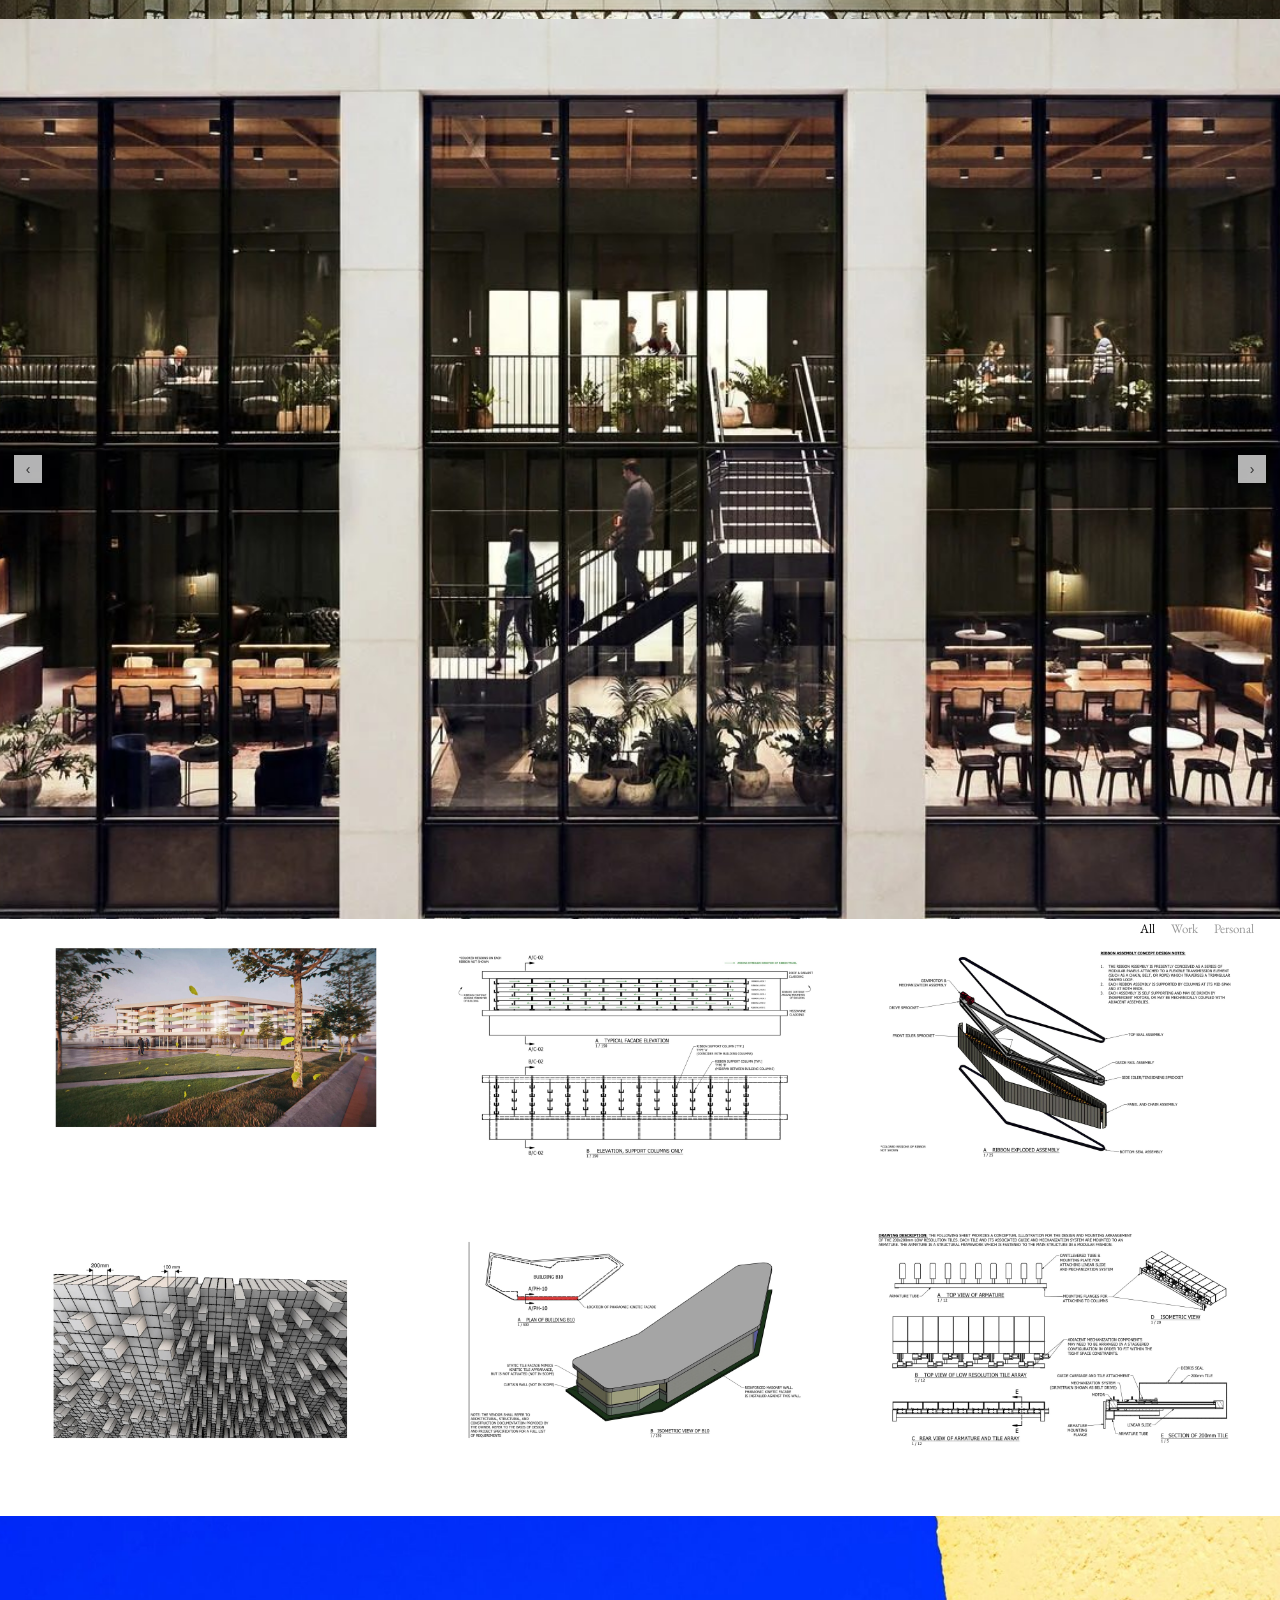
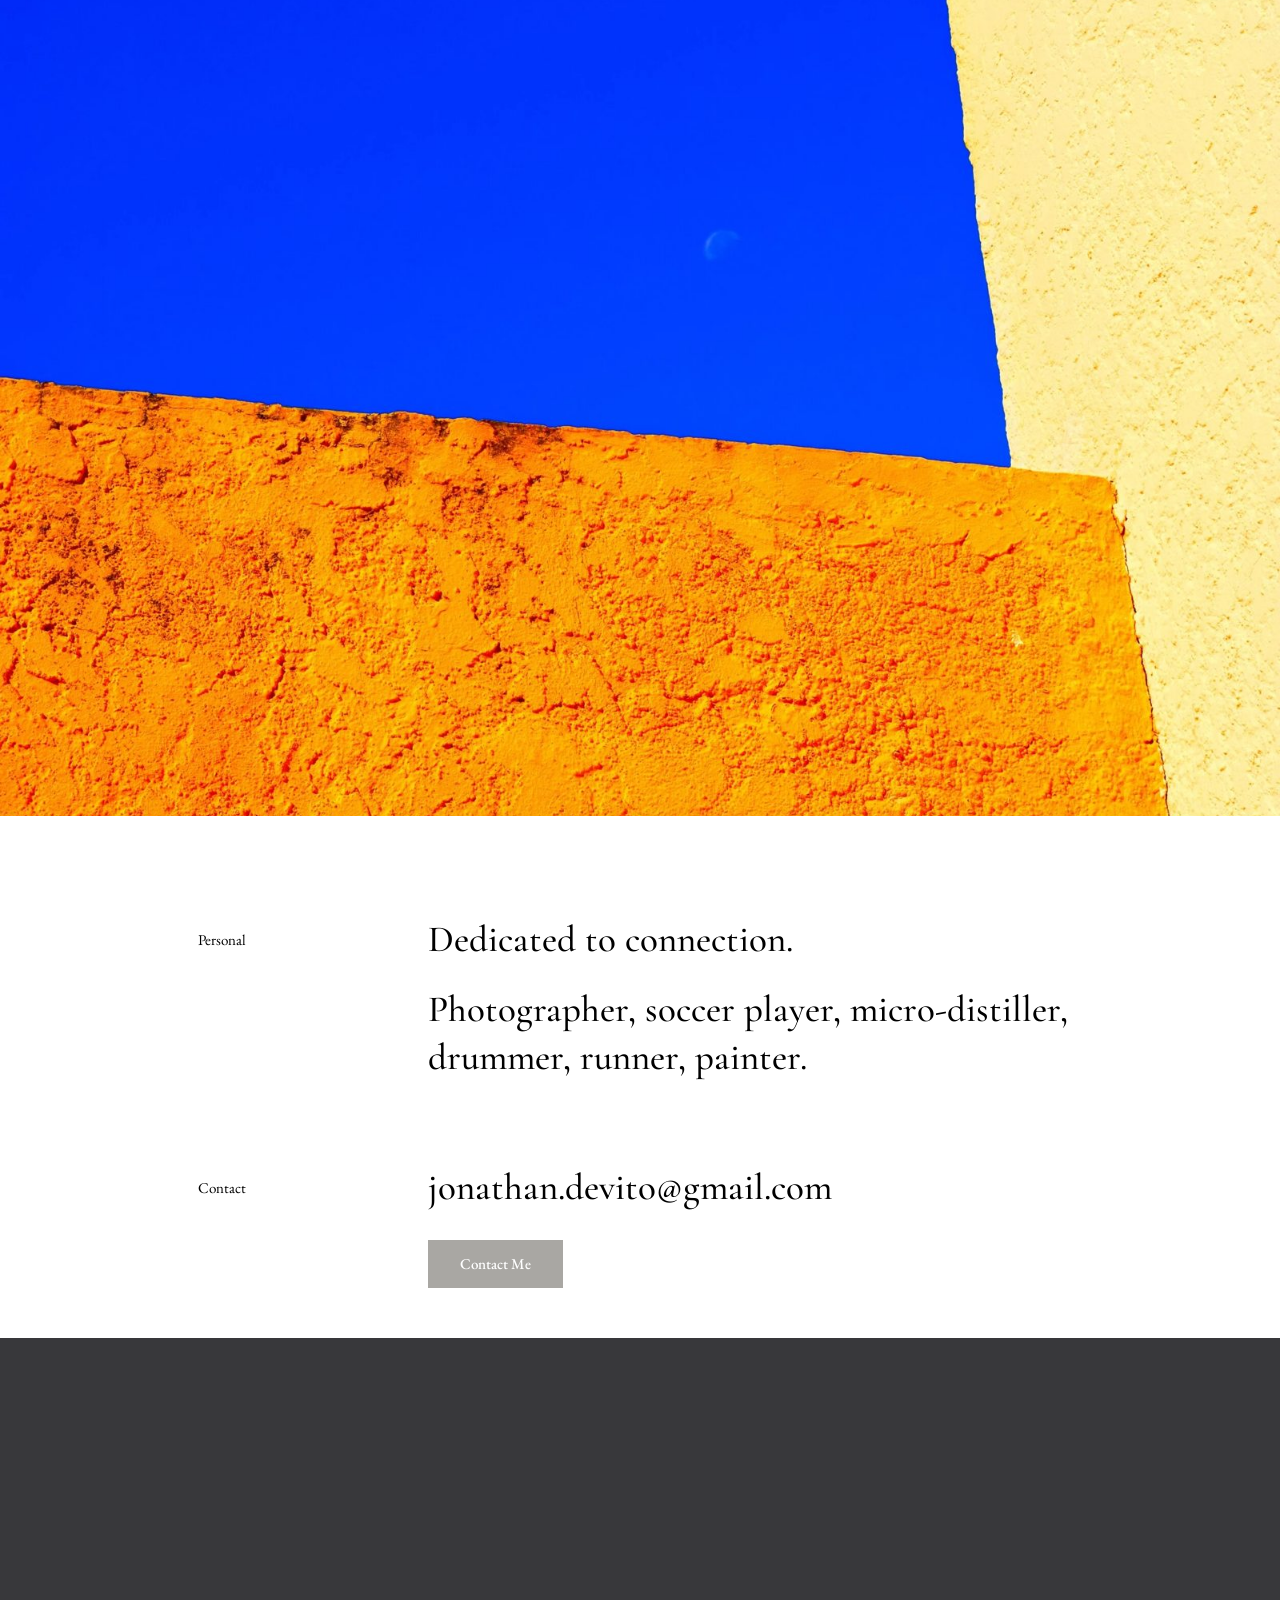
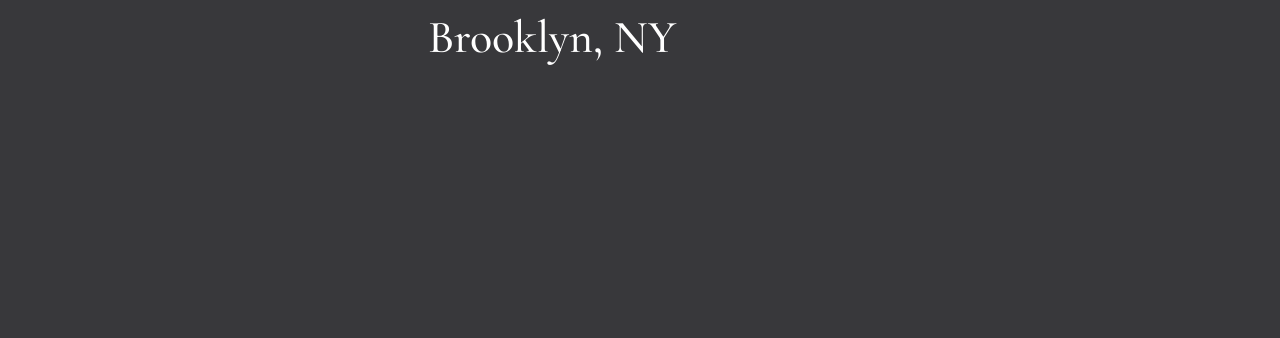
==== commit b778f5f9: "Update to 20+ years of experience" ====
--- a/index.html
+++ b/index.html
@@ -6,7 +6,7 @@
 <img class="bleed" src="assets/old/dsc_0243.jpg" alt="" loading="lazy">
 <div class="slides"><img src="assets/old/img_6873.jpg" alt="" class="on"><img src="assets/old/img_6871.jpg" alt="" loading="lazy"><img src="assets/old/img_6872.jpg" alt="" loading="lazy"><img src="assets/old/img_6874.jpg" alt="" loading="lazy"><button class="p" aria-label="Previous">&#8249;</button><button class="n" aria-label="Next">&#8250;</button></div>
 <section class="wrap"><h3 class="h lead">Currently NYC Electrical Group Leader and Associate Principal at Buro Happold</h3>
-<div class="row"><div class="l">About</div><h3 class="h r" style="margin:0">Over 15 years of experience as an electrical engineering design consultant in the real estate arena, focused in NYC with projects across the states.</h3></div></section>
+<div class="row"><div class="l">About</div><h3 class="h r" style="margin:0">Over 20 years of experience as an electrical engineering design consultant in the real estate arena, focused in NYC with projects across the states.</h3></div></section>
 <div class="strip"><a href="https://www.theshed.org/program/304-sonic-sphere"><img loading="lazy" src="assets/old/sonicsphere-1200.jpg" alt="Sonic Sphere"></a><a href="https://www.theshed.org/program/304-sonic-sphere"><img loading="lazy" src="assets/old/sonicsphere-0188redux.jpg" alt="Sonic Sphere"></a></div>
 <img class="bleed" src="assets/old/img_3829.jpg" alt="" loading="lazy">
 <div class="slides"><img src="assets/old/335d.jpg" alt="" class="on"><img src="assets/old/335b.jpg" alt="" loading="lazy"><img src="assets/old/335c.jpg" alt="" loading="lazy"><img src="assets/old/335a.jpg" alt="" loading="lazy"><button class="p" aria-label="Previous">&#8249;</button><button class="n" aria-label="Next">&#8250;</button></div>
